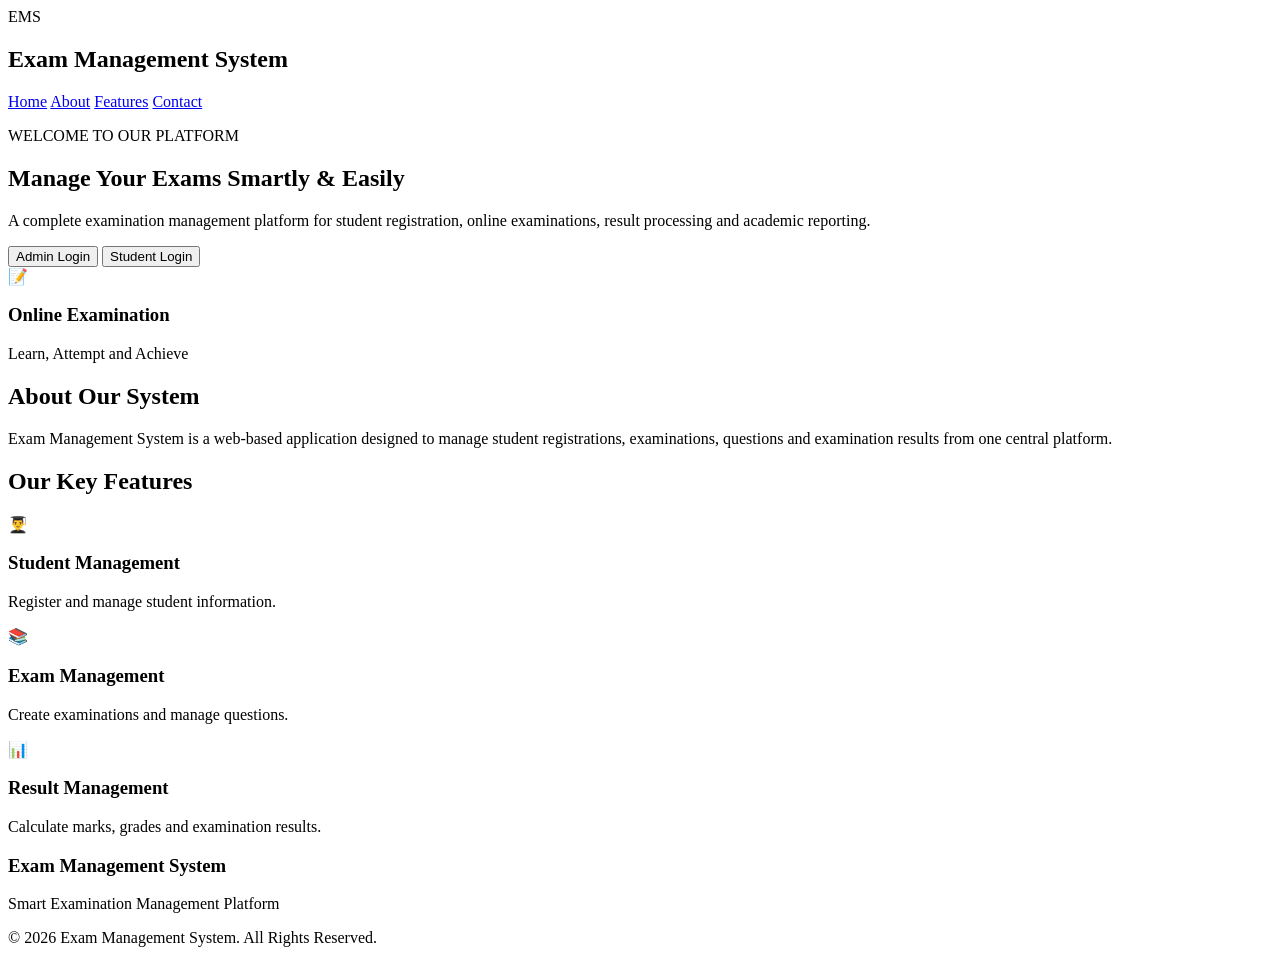
==== index.html @ a17b70d7 "created folder to create software frontend" ====
<CodeBlock language="html" editable>
<!DOCTYPE html>
<html lang="en">


<head>
    <meta charset="UTF-8">
    <meta name="viewport" content="width=device-width, initial-scale=1.0">


<title>Exam Management System</title>

<!-- Connect CSS file -->
<link rel="stylesheet" href="css/style.css">

</head>


<body>


<!-- Header Section -->
<header class="header">

<div class="logo">
<span class="logo-icon">EMS</span>
<h2>Exam Management System</h2>
</div>

<nav class="navbar">
<a href="#home">Home</a>
<a href="#about">About</a>
<a href="#features">Features</a>
<a href="#contact">Contact</a>
</nav>

</header>

<!-- Home Section -->
<section class="hero" id="home">

<div class="hero-content">

<p class="welcome-text">WELCOME TO OUR PLATFORM</p>

<h1>
Manage Your Exams
<span>Smartly & Easily</span>
</h1>

<p class="description">
A complete examination management platform
for student registration, online examinations,
result processing and academic reporting.
</p>

<div class="button-group">

<button class="admin-btn" onclick="openLogin('Admin')">
Admin Login
</button>

<button class="student-btn" onclick="openLogin('Student')">
Student Login
</button>

</div>

</div>

<div class="hero-image">
<div class="exam-card">
<div class="exam-icon">📝</div>
<h3>Online Examination</h3>
<p>Learn, Attempt and Achieve</p>
<div class="exam-line"></div>
<div class="exam-line short"></div>
<div class="exam-line"></div>
</div>
</div>

</section>

<!-- About Section -->
<section class="about" id="about">

<h2>About Our System</h2>

<p>
Exam Management System is a web-based application
designed to manage student registrations,
examinations, questions and examination results
from one central platform.
</p>

</section>

<!-- Features Section -->
<section class="features" id="features">

<h2>Our Key Features</h2>

<div class="feature-container">

<div class="feature-card">
<div class="feature-icon">👨‍🎓</div>
<h3>Student Management</h3>
<p>Register and manage student information.</p>
</div>

<div class="feature-card">
<div class="feature-icon">📚</div>
<h3>Exam Management</h3>
<p>Create examinations and manage questions.</p>
</div>

<div class="feature-card">
<div class="feature-icon">📊</div>
<h3>Result Management</h3>
<p>Calculate marks, grades and examination results.</p>
</div>

</div>

</section>

<!-- Contact Section -->
<footer id="contact">

<h3>Exam Management System</h3>

<p>Smart Examination Management Platform</p>

<p class="copyright">
© 2026 Exam Management System. All Rights Reserved.
</p>

</footer>

<!-- Connect JavaScript file -->
<script src="js/script.js"></script>

</body>


</html>
</CodeBlock>
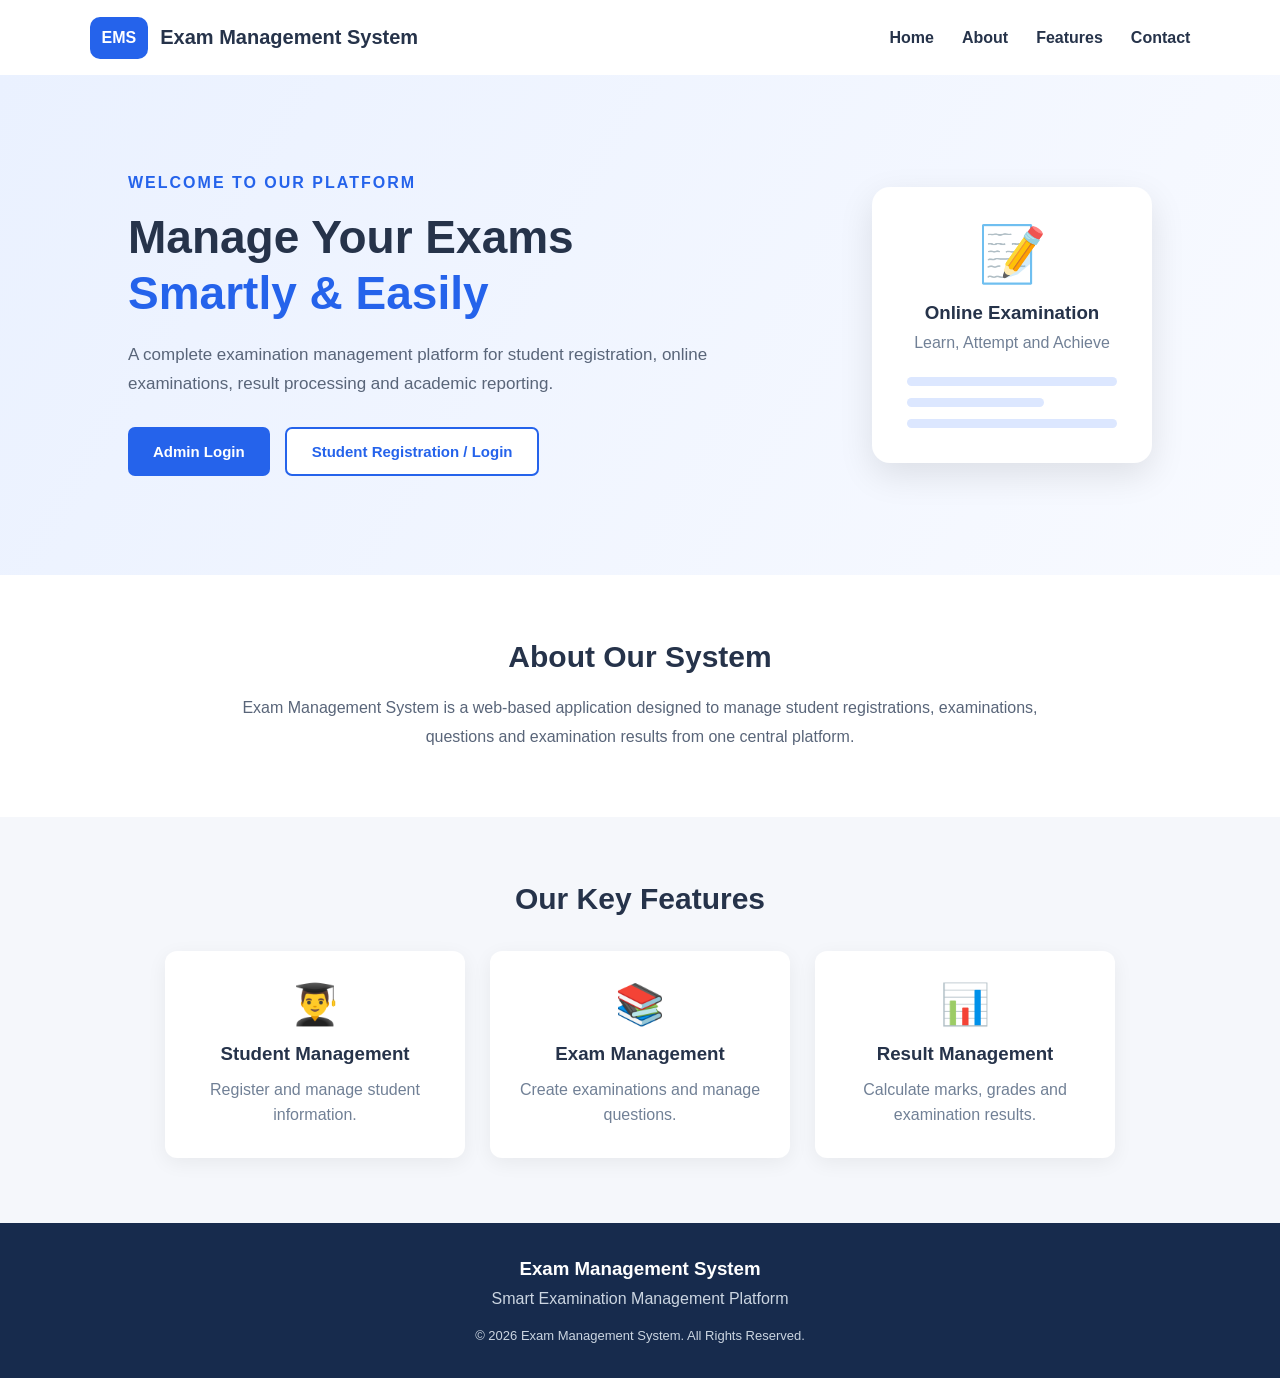
==== commit 58ff8218: "Homepage now has Admin Login and Student Registration / Login actions in index.html. Added student-r" ====
--- a/index.html
+++ b/index.html
@@ -56,12 +56,12 @@
 
 <div class="button-group">
 
-<button class="admin-btn" onclick="openLogin('Admin')">
+<button class="admin-btn" type="button" onclick="openLogin('Admin')">
 Admin Login
 </button>
 
-<button class="student-btn" onclick="openLogin('Student')">
-Student Login
+<button class="student-btn" type="button" onclick="openLogin('Student')">
+Student Registration / Login
 </button>
 
 </div>
--- a/css/style.css
+++ b/css/style.css
@@ -0,0 +1,1251 @@
+
+/* General Settings */
+* {
+    margin: 0;
+    padding: 0;
+    box-sizing: border-box;
+}
+
+body {
+    font-family: Arial, sans-serif;
+    background-color: #f5f7fb;
+    color: #26334a;
+}
+
+/* Header */
+.header {
+    width: 100%;
+    min-height: 75px;
+    background-color: white;
+    display: flex;
+    justify-content: space-between;
+    align-items: center;
+    padding: 15px 7%;
+    box-shadow: 0 2px 10px rgba(0, 0, 0, 0.08);
+}
+
+.logo {
+    display: flex;
+    align-items: center;
+    gap: 12px;
+}
+
+.logo-icon {
+    background-color: #2563eb;
+    color: white;
+    padding: 12px;
+    border-radius: 10px;
+    font-weight: bold;
+}
+
+.logo h2 {
+    font-size: 20px;
+}
+
+/* Navigation Menu */
+.navbar {
+    display: flex;
+    gap: 28px;
+}
+
+.navbar a {
+    text-decoration: none;
+    color: #26334a;
+    font-weight: bold;
+}
+
+.navbar a:hover {
+    color: #2563eb;
+}
+
+/* Home Section */
+.hero {
+    min-height: 500px;
+    display: flex;
+    justify-content: space-between;
+    align-items: center;
+    padding: 65px 10%;
+    background: linear-gradient(120deg, #eaf1ff, #f8faff);
+}
+
+.hero-content {
+    max-width: 580px;
+}
+
+.welcome-text {
+    color: #2563eb;
+    font-weight: bold;
+    letter-spacing: 2px;
+    margin-bottom: 18px;
+}
+
+.hero h1 {
+    font-size: 46px;
+    line-height: 1.2;
+    margin-bottom: 20px;
+}
+
+.hero h1 span {
+    display: block;
+    color: #2563eb;
+}
+
+.description {
+    font-size: 17px;
+    line-height: 1.7;
+    color: #596579;
+    margin-bottom: 28px;
+}
+
+/* Login Buttons */
+.button-group {
+    display: flex;
+    gap: 15px;
+}
+
+button {
+    border: none;
+    padding: 14px 25px;
+    border-radius: 7px;
+    font-size: 15px;
+    font-weight: bold;
+    cursor: pointer;
+    transition: 0.3s;
+}
+
+.admin-btn {
+    background-color: #2563eb;
+    color: white;
+}
+
+.admin-btn:hover {
+    background-color: #1748b5;
+}
+
+.student-btn {
+    background-color: white;
+    color: #2563eb;
+    border: 2px solid #2563eb;
+}
+
+.student-btn:hover {
+    background-color: #e5edff;
+}
+
+/* Illustration Card */
+.hero-image {
+    display: flex;
+    justify-content: center;
+    align-items: center;
+}
+
+.exam-card {
+    width: 280px;
+    padding: 35px;
+    background-color: white;
+    border-radius: 18px;
+    text-align: center;
+    box-shadow: 0 12px 35px rgba(0, 0, 0, 0.10);
+}
+
+.exam-icon {
+    font-size: 55px;
+    margin-bottom: 15px;
+}
+
+.exam-card h3 {
+    margin-bottom: 10px;
+}
+
+.exam-card p {
+    color: #718096;
+    margin-bottom: 25px;
+}
+
+.exam-line {
+    height: 9px;
+    background-color: #dce7ff;
+    border-radius: 10px;
+    margin-top: 12px;
+}
+
+.exam-line.short {
+    width: 65%;
+}
+
+/* About Section */
+.about {
+    padding: 65px 10%;
+    text-align: center;
+    background-color: white;
+}
+
+.about h2,
+.features h2 {
+    font-size: 30px;
+    margin-bottom: 20px;
+}
+
+.about p {
+    max-width: 800px;
+    margin: auto;
+    line-height: 1.8;
+    color: #596579;
+}
+
+/* Features Section */
+.features {
+    padding: 65px 8%;
+    text-align: center;
+}
+
+.feature-container {
+    display: flex;
+    justify-content: center;
+    gap: 25px;
+    margin-top: 35px;
+}
+
+.feature-card {
+    background-color: white;
+    padding: 30px 20px;
+    width: 300px;
+    border-radius: 12px;
+    box-shadow: 0 5px 20px rgba(0, 0, 0, 0.06);
+}
+
+.feature-icon {
+    font-size: 40px;
+    margin-bottom: 15px;
+}
+
+.feature-card h3 {
+    margin-bottom: 12px;
+}
+
+.feature-card p {
+    color: #718096;
+    line-height: 1.6;
+}
+
+/* Footer */
+footer {
+    background-color: #172b4d;
+    color: white;
+    padding: 35px 15px;
+    text-align: center;
+}
+
+footer p {
+    margin-top: 10px;
+    color: #cbd5e1;
+}
+
+.copyright {
+    font-size: 13px;
+    margin-top: 20px;
+}
+
+/* Mobile Responsive Design */
+@media (max-width: 768px) {
+
+    .header {
+        flex-direction: column;
+        gap: 20px;
+    }
+
+    .navbar {
+        flex-wrap: wrap;
+        justify-content: center;
+        gap: 15px;
+    }
+
+    .hero {
+        flex-direction: column;
+        text-align: center;
+        gap: 40px;
+        padding: 50px 7%;
+    }
+
+    .hero h1 {
+        font-size: 35px;
+    }
+
+    .button-group {
+        justify-content: center;
+        flex-wrap: wrap;
+    }
+
+    .feature-container {
+        flex-direction: column;
+        align-items: center;
+    }
+
+    .feature-card {
+        width: 100%;
+        max-width: 350px;
+    }
+}
+
+
+/* =================================
+   LOGIN PAGE DESIGN
+================================= */
+
+.login-page {
+    min-height: 100vh;
+    display: flex;
+    justify-content: center;
+    align-items: center;
+    padding: 20px;
+    background: linear-gradient(120deg, #eaf1ff, #dce8ff);
+}
+
+.login-container {
+    width: 100%;
+    max-width: 420px;
+    background-color: white;
+    padding: 40px;
+    border-radius: 15px;
+    text-align: center;
+    box-shadow: 0 10px 35px rgba(0, 0, 0, 0.12);
+}
+
+.login-logo {
+    width: 65px;
+    height: 65px;
+    background-color: #2563eb;
+    color: white;
+    display: flex;
+    justify-content: center;
+    align-items: center;
+    margin: 0 auto 20px;
+    border-radius: 12px;
+    font-size: 22px;
+    font-weight: bold;
+}
+
+.login-container h1 {
+    font-size: 28px;
+    margin-bottom: 10px;
+    color: #26334a;
+}
+
+.login-subtitle {
+    color: #718096;
+    margin-bottom: 30px;
+    line-height: 1.5;
+}
+
+.login-container form {
+    text-align: left;
+}
+
+.login-container label {
+    display: block;
+    font-weight: bold;
+    margin-bottom: 8px;
+    margin-top: 18px;
+}
+
+.login-container input {
+    width: 100%;
+    padding: 13px;
+    border: 1px solid #cbd5e1;
+    border-radius: 7px;
+    font-size: 15px;
+    outline: none;
+}
+
+.login-container input:focus {
+    border-color: #2563eb;
+    box-shadow: 0 0 5px rgba(37, 99, 235, 0.25);
+}
+
+.login-submit {
+    width: 100%;
+    background-color: #2563eb;
+    color: white;
+    margin-top: 25px;
+    padding: 14px;
+}
+
+.login-submit:hover {
+    background-color: #1748b5;
+}
+
+.back-home {
+    margin-top: 25px;
+}
+
+.back-home a {
+    color: #2563eb;
+    text-decoration: none;
+    font-weight: bold;
+}
+
+.back-home a:hover {
+    text-decoration: underline;
+}
+
+/* Registration styles keep the new form aligned with the existing login page. */
+.registration-page {
+    align-items: flex-start;
+}
+
+.registration-container {
+    max-width: 760px;
+    margin: 24px auto;
+    text-align: left;
+}
+
+.registration-container > .login-logo,
+.registration-container > .welcome-text,
+.registration-container > h1,
+.registration-container > .login-subtitle {
+    text-align: center;
+}
+
+.text-back-link {
+    display: inline-block;
+    margin-bottom: 20px;
+    color: #2563eb;
+    font-weight: bold;
+    text-decoration: none;
+}
+
+.form-grid {
+    display: grid;
+    grid-template-columns: repeat(2, minmax(0, 1fr));
+    gap: 0 18px;
+}
+
+.form-field {
+    min-width: 0;
+}
+
+.form-field-wide {
+    grid-column: 1 / -1;
+}
+
+.registration-form label {
+    display: block;
+    margin: 14px 0 7px;
+    font-weight: bold;
+}
+
+.registration-form input,
+.registration-form textarea {
+    width: 100%;
+    padding: 12px;
+    border: 1px solid #cbd5e1;
+    border-radius: 7px;
+    background: #fff;
+    color: #26334a;
+    font: inherit;
+}
+
+.registration-form input:focus,
+.registration-form textarea:focus {
+    outline: 2px solid rgba(37, 99, 235, 0.25);
+    border-color: #2563eb;
+}
+
+.registration-form input[readonly] {
+    background: #f1f5f9;
+}
+
+.registration-form small {
+    display: block;
+    margin-top: 5px;
+    color: #596579;
+}
+
+.registration-form .login-submit {
+    margin-top: 12px;
+}
+
+.registration-prompt {
+    margin-top: 20px;
+    text-align: center;
+}
+
+.registration-prompt a {
+    color: #2563eb;
+    font-weight: bold;
+    text-decoration: none;
+}
+
+.form-message {
+    min-height: 1.4em;
+    margin-top: 12px;
+    color: #9f1239;
+    line-height: 1.4;
+}
+
+.form-message.success {
+    color: #166534;
+}
+
+@media (max-width: 600px) {
+    .registration-container {
+        padding: 26px 20px;
+    }
+
+    .form-grid {
+        grid-template-columns: 1fr;
+    }
+
+    .form-field-wide {
+        grid-column: auto;
+    }
+}
+
+/* Portal layout shared by the student and administrator screens. */
+.portal-page {
+    min-height: 100vh;
+    background: #f4f6f2;
+    color: #202b2a;
+    font-family: "Trebuchet MS", Arial, sans-serif;
+}
+
+.portal-header {
+    min-height: 76px;
+    display: flex;
+    align-items: center;
+    justify-content: space-between;
+    gap: 20px;
+    padding: 14px max(6vw, 22px);
+    background: #fff;
+    border-bottom: 1px solid #e1e7e2;
+}
+
+.portal-brand {
+    display: flex;
+    align-items: center;
+    gap: 12px;
+    color: #202b2a;
+    font-weight: 800;
+    text-decoration: none;
+}
+
+.portal-brand small {
+    display: block;
+    margin-top: 3px;
+    color: #6b7771;
+    font-size: 10px;
+    letter-spacing: 1px;
+}
+
+.brand-mark {
+    display: grid;
+    width: 42px;
+    height: 42px;
+    place-items: center;
+    background: #176b58;
+    color: #fff;
+    font-size: 13px;
+    font-weight: 800;
+}
+
+.admin-mark {
+    background: #b94b32;
+}
+
+.portal-signout {
+    color: #50615a;
+    font-size: 14px;
+    font-weight: bold;
+    text-decoration: none;
+}
+
+.portal-main {
+    width: min(1120px, 88vw);
+    margin: 0 auto;
+    padding: 62px 0 80px;
+}
+
+.portal-welcome {
+    margin-bottom: 34px;
+}
+
+.eyebrow {
+    margin-bottom: 12px;
+    color: #176b58;
+    font-size: 11px;
+    font-weight: 800;
+    letter-spacing: 1.4px;
+}
+
+.portal-welcome h1,
+.result-main > h1 {
+    margin-bottom: 12px;
+    font-family: Georgia, "Times New Roman", serif;
+    font-size: 42px;
+    font-weight: 500;
+    line-height: 1.15;
+}
+
+.portal-welcome > p:last-child {
+    color: #65726c;
+}
+
+.exam-overview {
+    display: flex;
+    align-items: center;
+    justify-content: space-between;
+    gap: 30px;
+    padding: 34px 40px;
+    background: #163f35;
+    color: #fff;
+}
+
+.exam-overview .eyebrow {
+    color: #a7d6bd;
+}
+
+.exam-overview h2 {
+    margin-bottom: 12px;
+    font-family: Georgia, "Times New Roman", serif;
+    font-size: 30px;
+    font-weight: 500;
+}
+
+.exam-overview-copy > p:not(.eyebrow) {
+    margin-bottom: 25px;
+    color: #d3e2da;
+    line-height: 1.6;
+}
+
+.exam-overview-stat {
+    display: flex;
+    flex-direction: column;
+    align-items: center;
+    justify-content: center;
+    flex: 0 0 120px;
+    aspect-ratio: 1;
+    border: 1px solid #82a394;
+    border-radius: 50%;
+}
+
+.exam-overview-stat strong {
+    font-family: Georgia, "Times New Roman", serif;
+    font-size: 36px;
+    font-weight: 400;
+}
+
+.exam-overview-stat span {
+    margin-top: 4px;
+    color: #c9ddd2;
+    font-size: 10px;
+    letter-spacing: 1px;
+}
+
+.portal-primary,
+.portal-secondary {
+    display: inline-flex;
+    min-height: 46px;
+    align-items: center;
+    justify-content: center;
+    gap: 12px;
+    padding: 0 20px;
+    background: #f4c65e;
+    color: #202b2a;
+    font-size: 14px;
+    font-weight: 800;
+    text-decoration: none;
+}
+
+.portal-primary:hover {
+    background: #ffd879;
+}
+
+.portal-secondary {
+    margin-top: 26px;
+    background: #e7ece8;
+    color: #263d35;
+}
+
+.student-records {
+    margin-top: 52px;
+}
+
+.section-heading {
+    display: flex;
+    align-items: end;
+    justify-content: space-between;
+    margin-bottom: 18px;
+}
+
+.section-heading .eyebrow {
+    margin-bottom: 6px;
+}
+
+.section-heading h2 {
+    font-family: Georgia, "Times New Roman", serif;
+    font-size: 25px;
+    font-weight: 500;
+}
+
+.result-placeholder {
+    padding: 20px 0;
+    border-top: 1px solid #dbe2dc;
+    color: #65726c;
+}
+
+/* Dashboard cards and results table present backend-provided administrator data. */
+.admin-portal {
+    background: #f7f5f1;
+}
+
+.admin-portal .eyebrow {
+    color: #a44630;
+}
+
+.stats-grid {
+    display: grid;
+    grid-template-columns: repeat(4, minmax(0, 1fr));
+    gap: 14px;
+    margin-top: 30px;
+}
+
+.stat-card {
+    min-height: 150px;
+    padding: 22px;
+    background: #fff;
+    border-top: 3px solid #b94b32;
+}
+
+.stat-card span,
+.stat-card small {
+    display: block;
+    color: #65726c;
+    font-size: 13px;
+}
+
+.stat-card strong {
+    display: block;
+    margin: 18px 0 10px;
+    color: #202b2a;
+    font-family: Georgia, "Times New Roman", serif;
+    font-size: 34px;
+    font-weight: 500;
+}
+
+.stat-card small {
+    font-size: 11px;
+}
+
+.table-scroll {
+    overflow-x: auto;
+    border-top: 1px solid #d9dfd9;
+}
+
+.results-table {
+    width: 100%;
+    border-collapse: collapse;
+    background: #fff;
+    text-align: left;
+}
+
+.results-table th,
+.results-table td {
+    padding: 15px 16px;
+    border-bottom: 1px solid #e6e9e5;
+    font-size: 13px;
+    white-space: nowrap;
+}
+
+.results-table th {
+    color: #65726c;
+    font-size: 11px;
+    text-transform: uppercase;
+}
+
+.empty-table {
+    color: #65726c;
+    text-align: center;
+}
+
+/* Single-question exam workspace with a stable navigator and visible countdown. */
+.exam-page {
+    background: #f4f6f2;
+}
+
+.exam-top-meta {
+    display: flex;
+    align-items: center;
+    gap: 24px;
+    color: #65726c;
+    font-size: 11px;
+    font-weight: bold;
+    letter-spacing: 0.6px;
+}
+
+.exam-top-meta b {
+    margin-left: 6px;
+    color: #202b2a;
+}
+
+.timer {
+    min-width: 74px;
+    padding: 10px 12px;
+    background: #fff;
+    color: #176b58;
+    font-size: 18px;
+    text-align: center;
+}
+
+.timer-warning {
+    background: #fff0e8;
+    color: #b94b32;
+}
+
+.exam-layout {
+    display: grid;
+    width: min(1180px, 92vw);
+    grid-template-columns: minmax(0, 1fr) 260px;
+    gap: 28px;
+    margin: 34px auto;
+}
+
+.question-panel,
+.question-sidebar {
+    background: #fff;
+}
+
+.question-panel {
+    min-height: 590px;
+    display: flex;
+    flex-direction: column;
+    padding: 38px 44px;
+}
+
+.question-meta {
+    display: flex;
+    justify-content: space-between;
+    gap: 12px;
+    color: #65726c;
+    font-size: 11px;
+    font-weight: bold;
+}
+
+.question-meta .eyebrow {
+    margin: 0;
+}
+
+.question-panel h1 {
+    max-width: 720px;
+    margin: 46px 0 28px;
+    font-family: Georgia, "Times New Roman", serif;
+    font-size: 30px;
+    font-weight: 500;
+    line-height: 1.3;
+}
+
+.answer-options {
+    display: grid;
+    gap: 10px;
+}
+
+.answer-option {
+    min-height: 58px;
+    display: flex;
+    align-items: center;
+    gap: 14px;
+    padding: 10px 14px;
+    border: 1px solid #dce3dd;
+    color: #35423c;
+    cursor: pointer;
+}
+
+.answer-option:has(input:checked) {
+    border-color: #176b58;
+    background: #edf5f0;
+}
+
+.answer-option input {
+    position: absolute;
+    opacity: 0;
+}
+
+.answer-option input:focus-visible + .option-letter {
+    outline: 2px solid #176b58;
+    outline-offset: 3px;
+}
+
+.option-letter {
+    width: 30px;
+    height: 30px;
+    display: grid;
+    flex: 0 0 30px;
+    place-items: center;
+    border: 1px solid #ced8d0;
+    color: #53635b;
+    font-size: 12px;
+    font-weight: bold;
+}
+
+.question-actions {
+    display: flex;
+    align-items: center;
+    justify-content: space-between;
+    gap: 14px;
+    margin-top: auto;
+    padding-top: 34px;
+}
+
+.question-actions .portal-primary {
+    border: 0;
+    cursor: pointer;
+}
+
+.question-actions .portal-primary:disabled {
+    background: #dfe5df;
+    color: #87918a;
+    cursor: not-allowed;
+}
+
+.review-button {
+    padding: 10px 0;
+    background: transparent;
+    color: #65726c;
+    font-size: 13px;
+}
+
+.question-sidebar {
+    align-self: start;
+    padding: 23px;
+}
+
+.sidebar-heading {
+    display: flex;
+    align-items: baseline;
+    justify-content: space-between;
+    gap: 8px;
+    margin-bottom: 17px;
+}
+
+.sidebar-heading h2 {
+    font-family: Georgia, "Times New Roman", serif;
+    font-size: 19px;
+    font-weight: 500;
+}
+
+.sidebar-heading span {
+    color: #65726c;
+    font-size: 10px;
+}
+
+.question-map {
+    display: grid;
+    grid-template-columns: repeat(4, minmax(0, 1fr));
+    gap: 8px;
+}
+
+.question-number {
+    width: 100%;
+    aspect-ratio: 1;
+    padding: 0;
+    background: #f0f3f0;
+    color: #59665f;
+    font-size: 12px;
+}
+
+.question-number.current {
+    outline: 2px solid #176b58;
+    outline-offset: 1px;
+}
+
+.question-number.answered {
+    background: #f4c65e;
+    color: #28362e;
+}
+
+.question-number.review {
+    background: #dce9e1;
+    color: #176b58;
+}
+
+.map-legend {
+    display: grid;
+    gap: 9px;
+    margin: 19px 0;
+    color: #65726c;
+    font-size: 11px;
+}
+
+.map-legend span {
+    display: flex;
+    align-items: center;
+    gap: 8px;
+}
+
+.legend-dot {
+    width: 10px;
+    height: 10px;
+    display: inline-block;
+    background: #f0f3f0;
+}
+
+.legend-dot.answered {
+    background: #f4c65e;
+}
+
+.legend-dot.review {
+    background: #dce9e1;
+}
+
+.legend-dot.current {
+    border: 1px solid #176b58;
+}
+
+.submit-exam {
+    width: 100%;
+    padding: 12px 8px;
+    background: #fff;
+    border: 1px solid #b94b32;
+    border-radius: 0;
+    color: #a44630;
+    font-size: 12px;
+}
+
+/* Result summary and printable certificate. */
+.result-main {
+    width: min(900px, 90vw);
+    margin: 0 auto;
+    padding: 60px 0 80px;
+    text-align: center;
+}
+
+.score-display {
+    display: grid;
+    justify-items: center;
+    gap: 8px;
+    margin: 28px 0 36px;
+}
+
+.score-display strong {
+    color: #176b58;
+    font-family: Georgia, "Times New Roman", serif;
+    font-size: 64px;
+    font-weight: 500;
+}
+
+.score-display span {
+    color: #65726c;
+}
+
+.certificate {
+    margin: 38px 0 20px;
+}
+
+.certificate[hidden] {
+    display: none;
+}
+
+.certificate-frame {
+    padding: 46px 50px;
+    border: 8px double #b78a38;
+    background: #fffdf6;
+    color: #273b32;
+}
+
+.certificate-kicker {
+    color: #176b58;
+    font-size: 12px;
+    font-weight: bold;
+    letter-spacing: 3px;
+}
+
+.certificate-frame h2 {
+    margin: 18px 0;
+    font-family: Georgia, "Times New Roman", serif;
+    font-size: 34px;
+    font-weight: 500;
+}
+
+.certificate-intro,
+.certificate-copy {
+    color: #65726c;
+    line-height: 1.7;
+}
+
+.certificate-name {
+    margin: 18px 0;
+    color: #a44630;
+    font-family: Georgia, "Times New Roman", serif;
+    font-size: 32px;
+}
+
+.certificate-copy {
+    max-width: 580px;
+    margin: 0 auto;
+}
+
+.certificate-footer {
+    display: flex;
+    justify-content: space-between;
+    margin-top: 38px;
+    padding-top: 15px;
+    border-top: 1px solid #d8c99e;
+    color: #176b58;
+    font-size: 10px;
+    letter-spacing: 1px;
+    text-align: left;
+}
+
+.certificate-footer span:last-child {
+    align-self: end;
+    text-align: right;
+}
+
+.print-button {
+    margin-top: 18px;
+    border: 0;
+    cursor: pointer;
+}
+
+@media (max-width: 800px) {
+    .stats-grid {
+        grid-template-columns: repeat(2, minmax(0, 1fr));
+    }
+
+    .exam-layout {
+        grid-template-columns: 1fr;
+    }
+
+    .question-sidebar {
+        order: -1;
+    }
+
+    .question-map {
+        grid-template-columns: repeat(10, minmax(0, 1fr));
+    }
+}
+
+@media (max-width: 560px) {
+    .portal-header {
+        padding: 12px 18px;
+    }
+
+    .portal-main {
+        width: calc(100% - 36px);
+        padding-top: 38px;
+    }
+
+    .portal-welcome h1,
+    .result-main > h1 {
+        font-size: 34px;
+    }
+
+    .exam-overview {
+        align-items: flex-start;
+        padding: 26px 22px;
+    }
+
+    .exam-overview h2 {
+        font-size: 24px;
+    }
+
+    .exam-overview-stat {
+        flex-basis: 76px;
+    }
+
+    .exam-overview-stat strong {
+        font-size: 26px;
+    }
+
+    .exam-overview-stat span {
+        font-size: 8px;
+    }
+
+    .stats-grid {
+        gap: 9px;
+    }
+
+    .stat-card {
+        min-height: 135px;
+        padding: 16px;
+    }
+
+    .stat-card strong {
+        font-size: 28px;
+    }
+
+    .exam-top-meta {
+        gap: 10px;
+        font-size: 9px;
+    }
+
+    .exam-top-meta > span:first-child {
+        display: none;
+    }
+
+    .exam-layout {
+        width: calc(100% - 24px);
+        margin-top: 12px;
+    }
+
+    .question-panel {
+        min-height: 540px;
+        padding: 25px 20px;
+    }
+
+    .question-panel h1 {
+        margin: 30px 0 22px;
+        font-size: 25px;
+    }
+
+    .question-map {
+        grid-template-columns: repeat(5, minmax(0, 1fr));
+    }
+
+    .question-actions {
+        align-items: stretch;
+        flex-direction: column;
+    }
+
+    .question-actions .portal-primary {
+        width: 100%;
+    }
+
+    .certificate-frame {
+        padding: 30px 20px;
+    }
+
+    .certificate-frame h2 {
+        font-size: 27px;
+    }
+
+    .certificate-name {
+        font-size: 26px;
+    }
+}
+
+@media print {
+    .portal-header,
+    .result-main > .eyebrow,
+    .result-main > h1,
+    .score-display,
+    .portal-secondary,
+    .print-button,
+    #result-message {
+        display: none !important;
+    }
+
+    .portal-page,
+    .result-main {
+        background: #fff;
+    }
+
+    .result-main {
+        width: 100%;
+        padding: 20px;
+    }
+
+    .certificate {
+        display: block !important;
+        margin: 0;
+    }
+}
